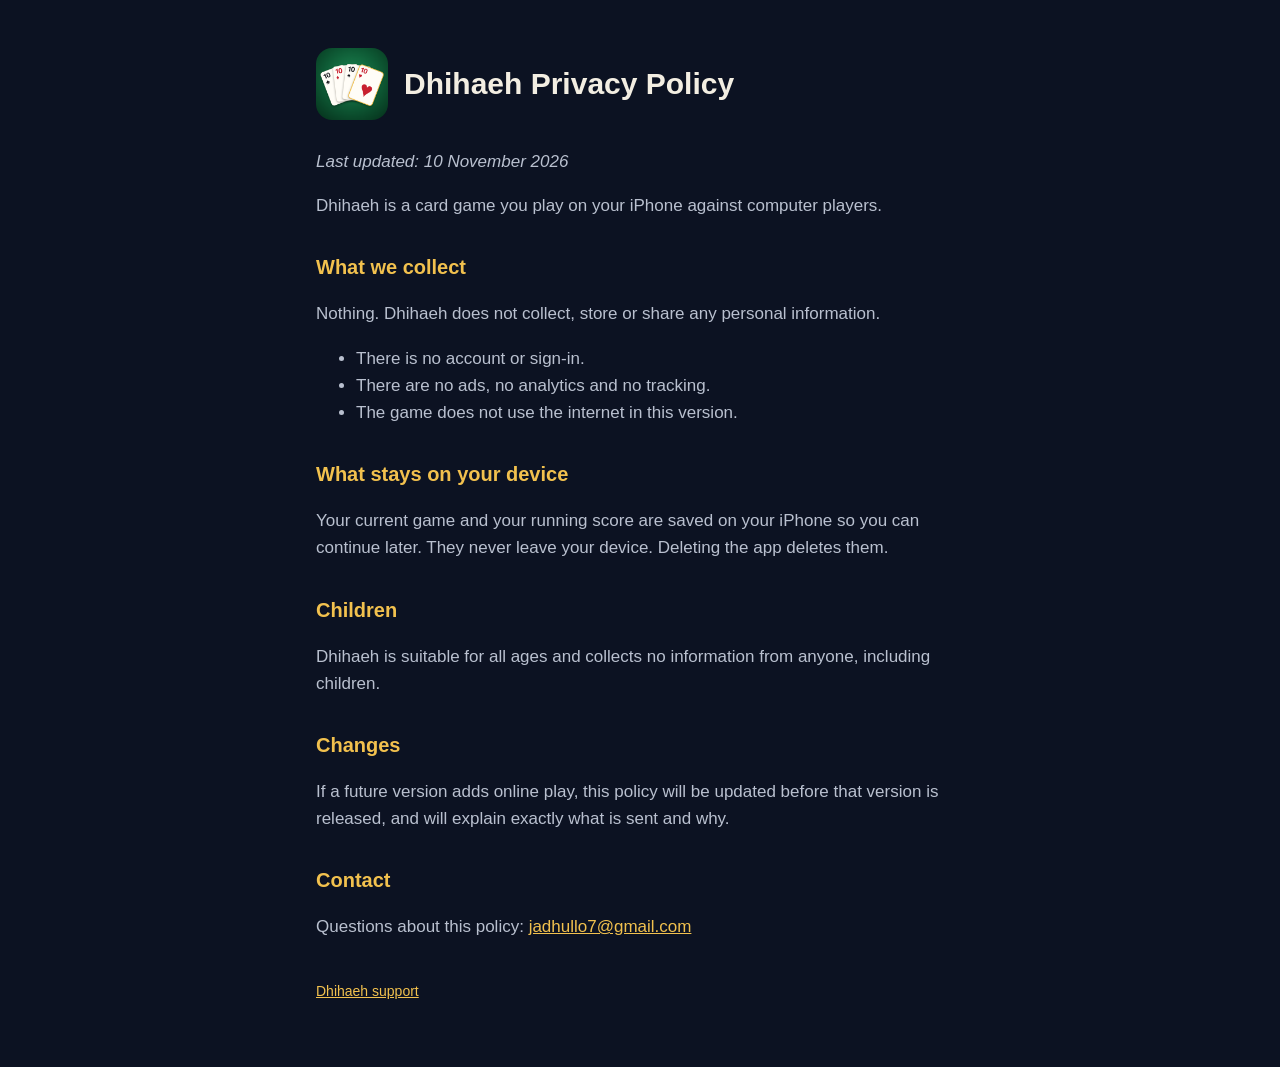
==== privacy/index.html @ 98d98186 "Support and privacy pages for Dhihaeh – Card Game Co-Authored-By: Claude Opus 5.5 <noreply@anthropic" ====
<!doctype html>
<html lang="en">
<head>
<meta charset="utf-8">
<meta name="viewport" content="width=device-width, initial-scale=1">
<title>Dhihaeh – Privacy Policy</title>
<link rel="stylesheet" href="../style.css">
</head>
<body>
<main>
  <header>
    <img src="../icon.png" alt="Dhihaeh app icon">
    <h1>Dhihaeh Privacy Policy</h1>
  </header>
  <p><em>Last updated: 10 November 2026</em></p>
  <p>Dhihaeh is a card game you play on your iPhone against computer players.</p>

  <h2>What we collect</h2>
  <p>Nothing. Dhihaeh does not collect, store or share any personal information.</p>
  <ul>
    <li>There is no account or sign-in.</li>
    <li>There are no ads, no analytics and no tracking.</li>
    <li>The game does not use the internet in this version.</li>
  </ul>

  <h2>What stays on your device</h2>
  <p>Your current game and your running score are saved on your iPhone so you can continue later. They never leave your device. Deleting the app deletes them.</p>

  <h2>Children</h2>
  <p>Dhihaeh is suitable for all ages and collects no information from anyone, including children.</p>

  <h2>Changes</h2>
  <p>If a future version adds online play, this policy will be updated before that version is released, and will explain exactly what is sent and why.</p>

  <h2>Contact</h2>
  <p>Questions about this policy: <a href="mailto:jadhullo7@gmail.com">jadhullo7@gmail.com</a></p>

  <footer><a href="../">Dhihaeh support</a></footer>
</main>
</body>
</html>
---- style.css ----
:root { --bg: #0c1222; --panel: #141a2e; --text: #f3eee2; --dim: #b9c0cf; --gold: #f2c14e; }
* { box-sizing: border-box; }
body { margin: 0; background: var(--bg); color: var(--text); font: 17px/1.6 -apple-system, BlinkMacSystemFont, "Segoe UI", Roboto, sans-serif; }
main { max-width: 680px; margin: 0 auto; padding: 48px 16px 64px; }
header { display: flex; align-items: center; gap: 16px; margin-bottom: 28px; }
header img { width: 72px; height: 72px; border-radius: 16px; }
h1 { font-size: 30px; margin: 0; line-height: 1.2; }
h2 { font-size: 20px; color: var(--gold); margin: 32px 0 8px; }
p, li { color: var(--dim); }
a { color: var(--gold); }
.card { background: var(--panel); border-radius: 14px; padding: 18px 20px; margin: 16px 0; }
footer { margin-top: 40px; font-size: 14px; color: var(--dim); }
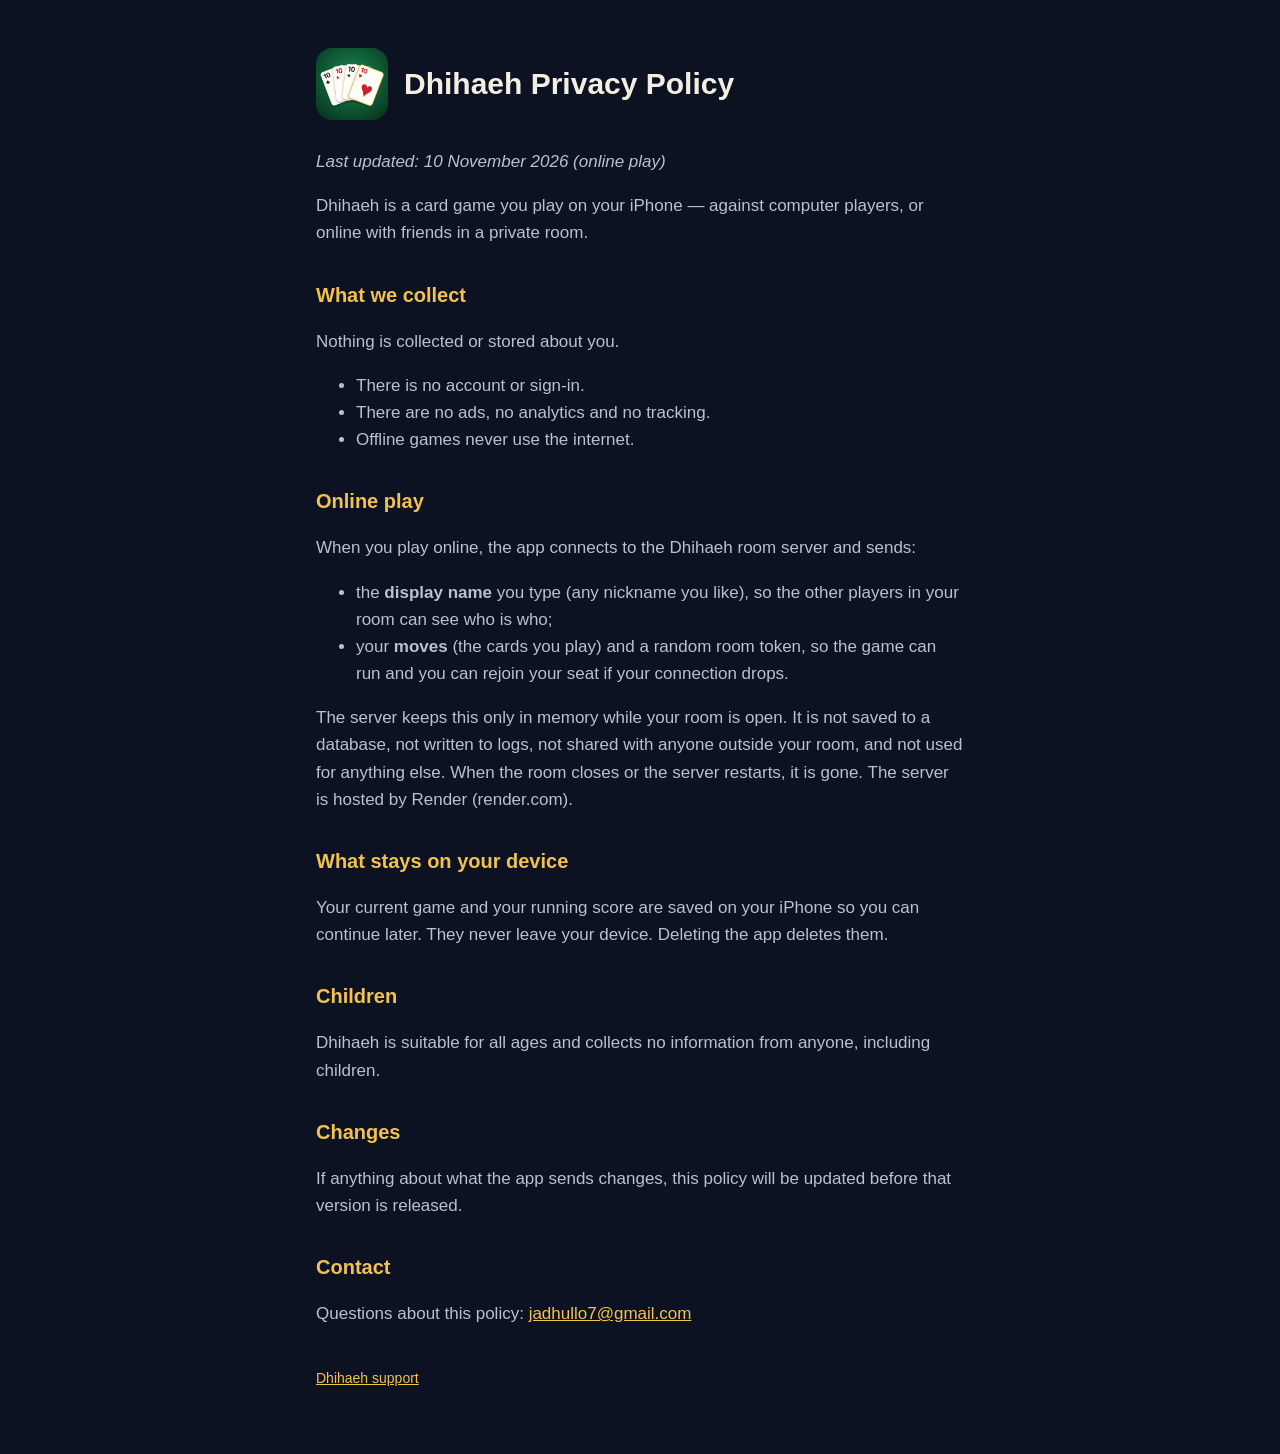
==== commit a080a488: "Privacy policy: describe online play Co-Authored-By: Claude Opus 5.5 <noreply@anthropic.com>" ====
--- a/privacy/index.html
+++ b/privacy/index.html
@@ -12,16 +12,24 @@
     <img src="../icon.png" alt="Dhihaeh app icon">
     <h1>Dhihaeh Privacy Policy</h1>
   </header>
-  <p><em>Last updated: 10 November 2026</em></p>
-  <p>Dhihaeh is a card game you play on your iPhone against computer players.</p>
+  <p><em>Last updated: 10 November 2026 (online play)</em></p>
+  <p>Dhihaeh is a card game you play on your iPhone — against computer players, or online with friends in a private room.</p>
 
   <h2>What we collect</h2>
-  <p>Nothing. Dhihaeh does not collect, store or share any personal information.</p>
+  <p>Nothing is collected or stored about you.</p>
   <ul>
     <li>There is no account or sign-in.</li>
     <li>There are no ads, no analytics and no tracking.</li>
-    <li>The game does not use the internet in this version.</li>
+    <li>Offline games never use the internet.</li>
   </ul>
+
+  <h2>Online play</h2>
+  <p>When you play online, the app connects to the Dhihaeh room server and sends:</p>
+  <ul>
+    <li>the <strong>display name</strong> you type (any nickname you like), so the other players in your room can see who is who;</li>
+    <li>your <strong>moves</strong> (the cards you play) and a random room token, so the game can run and you can rejoin your seat if your connection drops.</li>
+  </ul>
+  <p>The server keeps this only in memory while your room is open. It is not saved to a database, not written to logs, not shared with anyone outside your room, and not used for anything else. When the room closes or the server restarts, it is gone. The server is hosted by Render (render.com).</p>
 
   <h2>What stays on your device</h2>
   <p>Your current game and your running score are saved on your iPhone so you can continue later. They never leave your device. Deleting the app deletes them.</p>
@@ -30,7 +38,7 @@
   <p>Dhihaeh is suitable for all ages and collects no information from anyone, including children.</p>
 
   <h2>Changes</h2>
-  <p>If a future version adds online play, this policy will be updated before that version is released, and will explain exactly what is sent and why.</p>
+  <p>If anything about what the app sends changes, this policy will be updated before that version is released.</p>
 
   <h2>Contact</h2>
   <p>Questions about this policy: <a href="mailto:jadhullo7@gmail.com">jadhullo7@gmail.com</a></p>
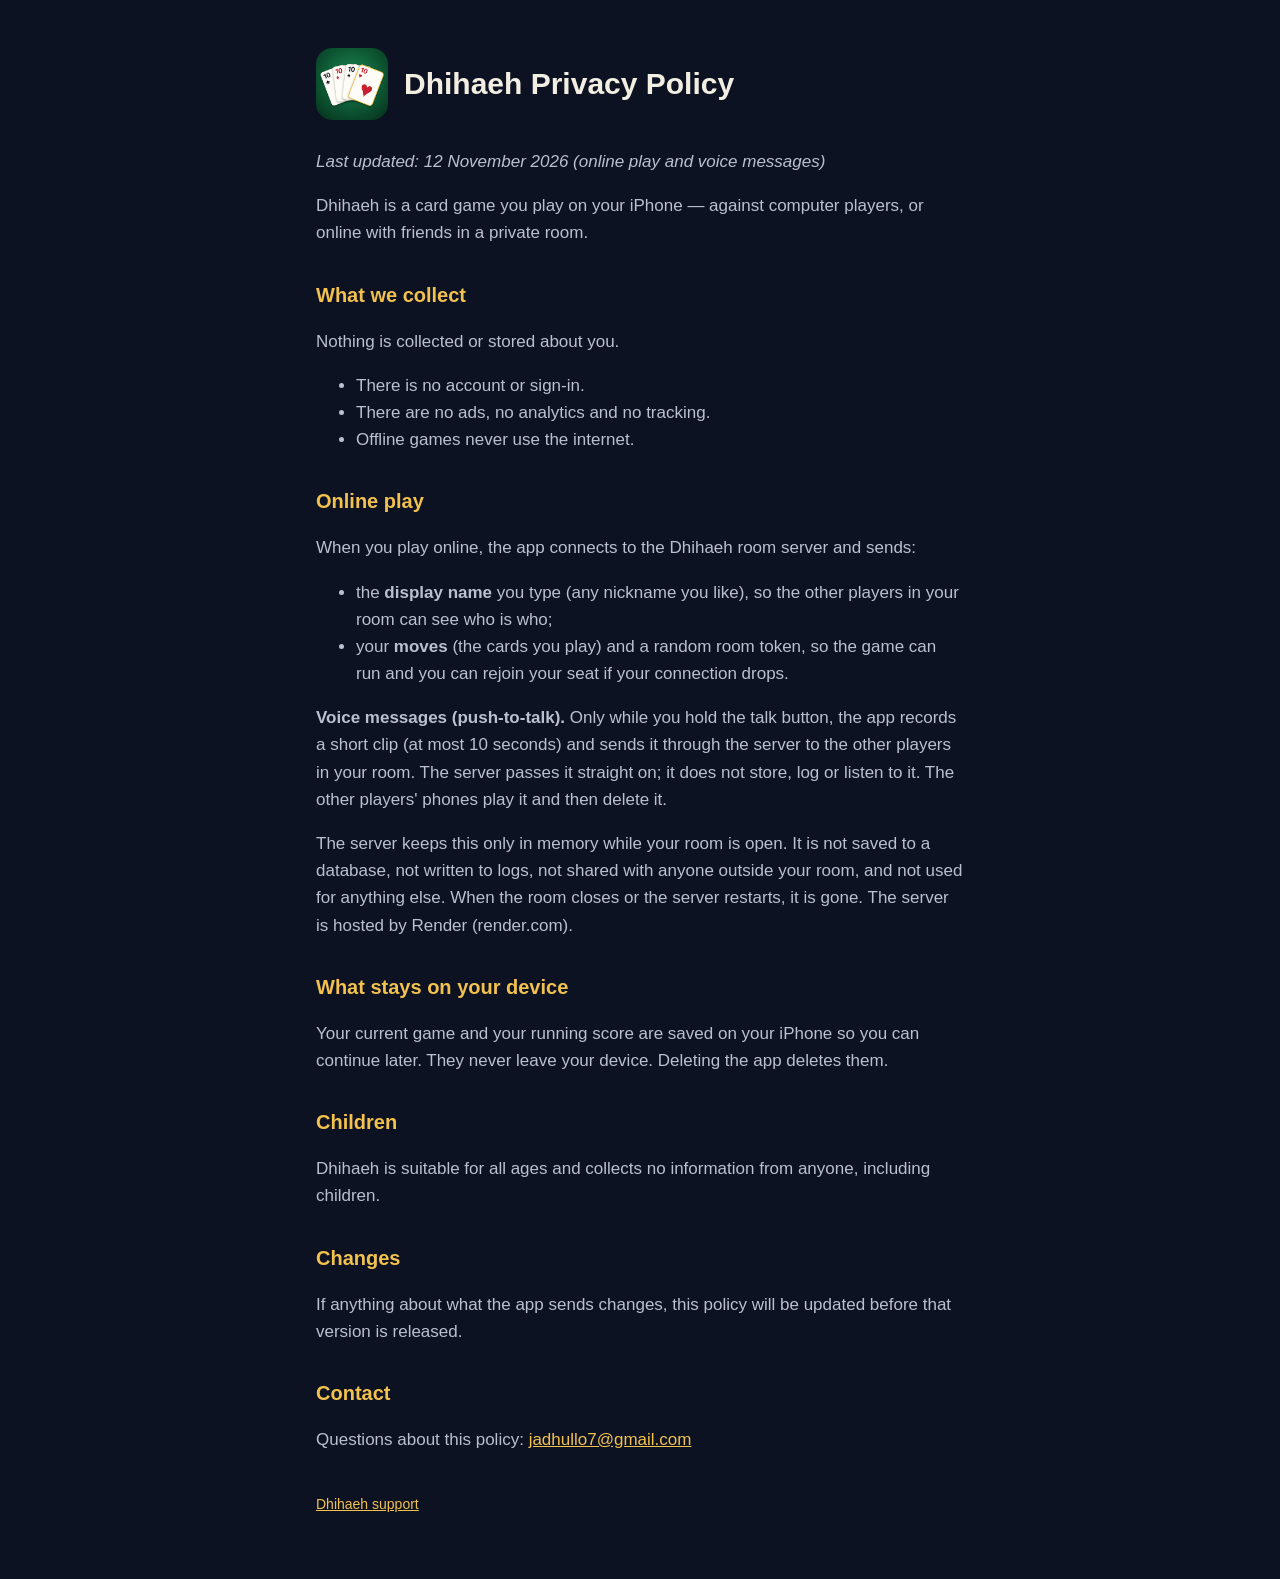
==== commit b349708b: "Privacy policy: voice messages Co-Authored-By: Claude Opus 5.5 <noreply@anthropic.com>" ====
--- a/privacy/index.html
+++ b/privacy/index.html
@@ -12,7 +12,7 @@
     <img src="../icon.png" alt="Dhihaeh app icon">
     <h1>Dhihaeh Privacy Policy</h1>
   </header>
-  <p><em>Last updated: 10 November 2026 (online play)</em></p>
+  <p><em>Last updated: 12 November 2026 (online play and voice messages)</em></p>
   <p>Dhihaeh is a card game you play on your iPhone — against computer players, or online with friends in a private room.</p>
 
   <h2>What we collect</h2>
@@ -29,6 +29,7 @@
     <li>the <strong>display name</strong> you type (any nickname you like), so the other players in your room can see who is who;</li>
     <li>your <strong>moves</strong> (the cards you play) and a random room token, so the game can run and you can rejoin your seat if your connection drops.</li>
   </ul>
+  <p><strong>Voice messages (push-to-talk).</strong> Only while you hold the talk button, the app records a short clip (at most 10 seconds) and sends it through the server to the other players in your room. The server passes it straight on; it does not store, log or listen to it. The other players' phones play it and then delete it.</p>
   <p>The server keeps this only in memory while your room is open. It is not saved to a database, not written to logs, not shared with anyone outside your room, and not used for anything else. When the room closes or the server restarts, it is gone. The server is hosted by Render (render.com).</p>
 
   <h2>What stays on your device</h2>
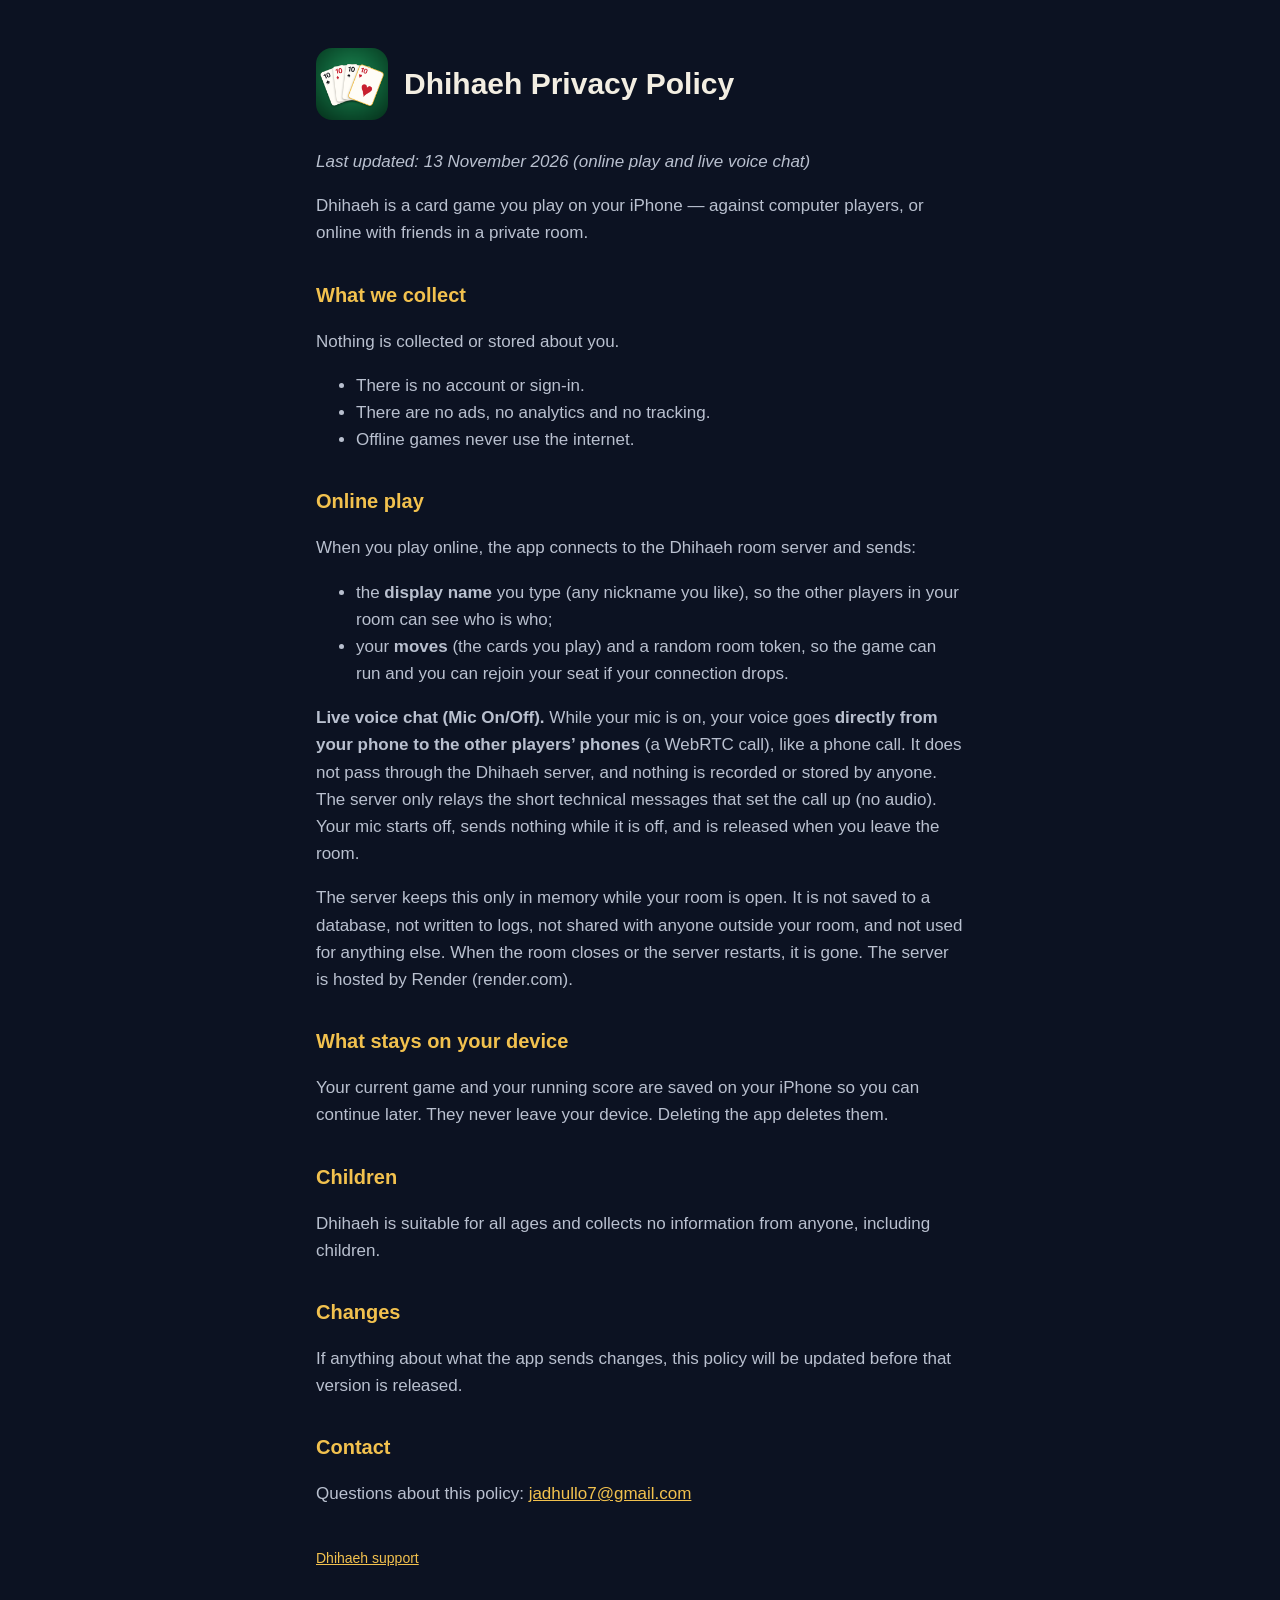
==== commit 40df9b8b: "Privacy policy: live voice chat (peer-to-peer) replaces push-to-talk voice messages Co-Authored-By: " ====
--- a/privacy/index.html
+++ b/privacy/index.html
@@ -12,7 +12,7 @@
     <img src="../icon.png" alt="Dhihaeh app icon">
     <h1>Dhihaeh Privacy Policy</h1>
   </header>
-  <p><em>Last updated: 12 November 2026 (online play and voice messages)</em></p>
+  <p><em>Last updated: 13 November 2026 (online play and live voice chat)</em></p>
   <p>Dhihaeh is a card game you play on your iPhone — against computer players, or online with friends in a private room.</p>
 
   <h2>What we collect</h2>
@@ -29,7 +29,7 @@
     <li>the <strong>display name</strong> you type (any nickname you like), so the other players in your room can see who is who;</li>
     <li>your <strong>moves</strong> (the cards you play) and a random room token, so the game can run and you can rejoin your seat if your connection drops.</li>
   </ul>
-  <p><strong>Voice messages (push-to-talk).</strong> Only while you hold the talk button, the app records a short clip (at most 10 seconds) and sends it through the server to the other players in your room. The server passes it straight on; it does not store, log or listen to it. The other players' phones play it and then delete it.</p>
+  <p><strong>Live voice chat (Mic On/Off).</strong> While your mic is on, your voice goes <strong>directly from your phone to the other players&rsquo; phones</strong> (a WebRTC call), like a phone call. It does not pass through the Dhihaeh server, and nothing is recorded or stored by anyone. The server only relays the short technical messages that set the call up (no audio). Your mic starts off, sends nothing while it is off, and is released when you leave the room.</p>
   <p>The server keeps this only in memory while your room is open. It is not saved to a database, not written to logs, not shared with anyone outside your room, and not used for anything else. When the room closes or the server restarts, it is gone. The server is hosted by Render (render.com).</p>
 
   <h2>What stays on your device</h2>
